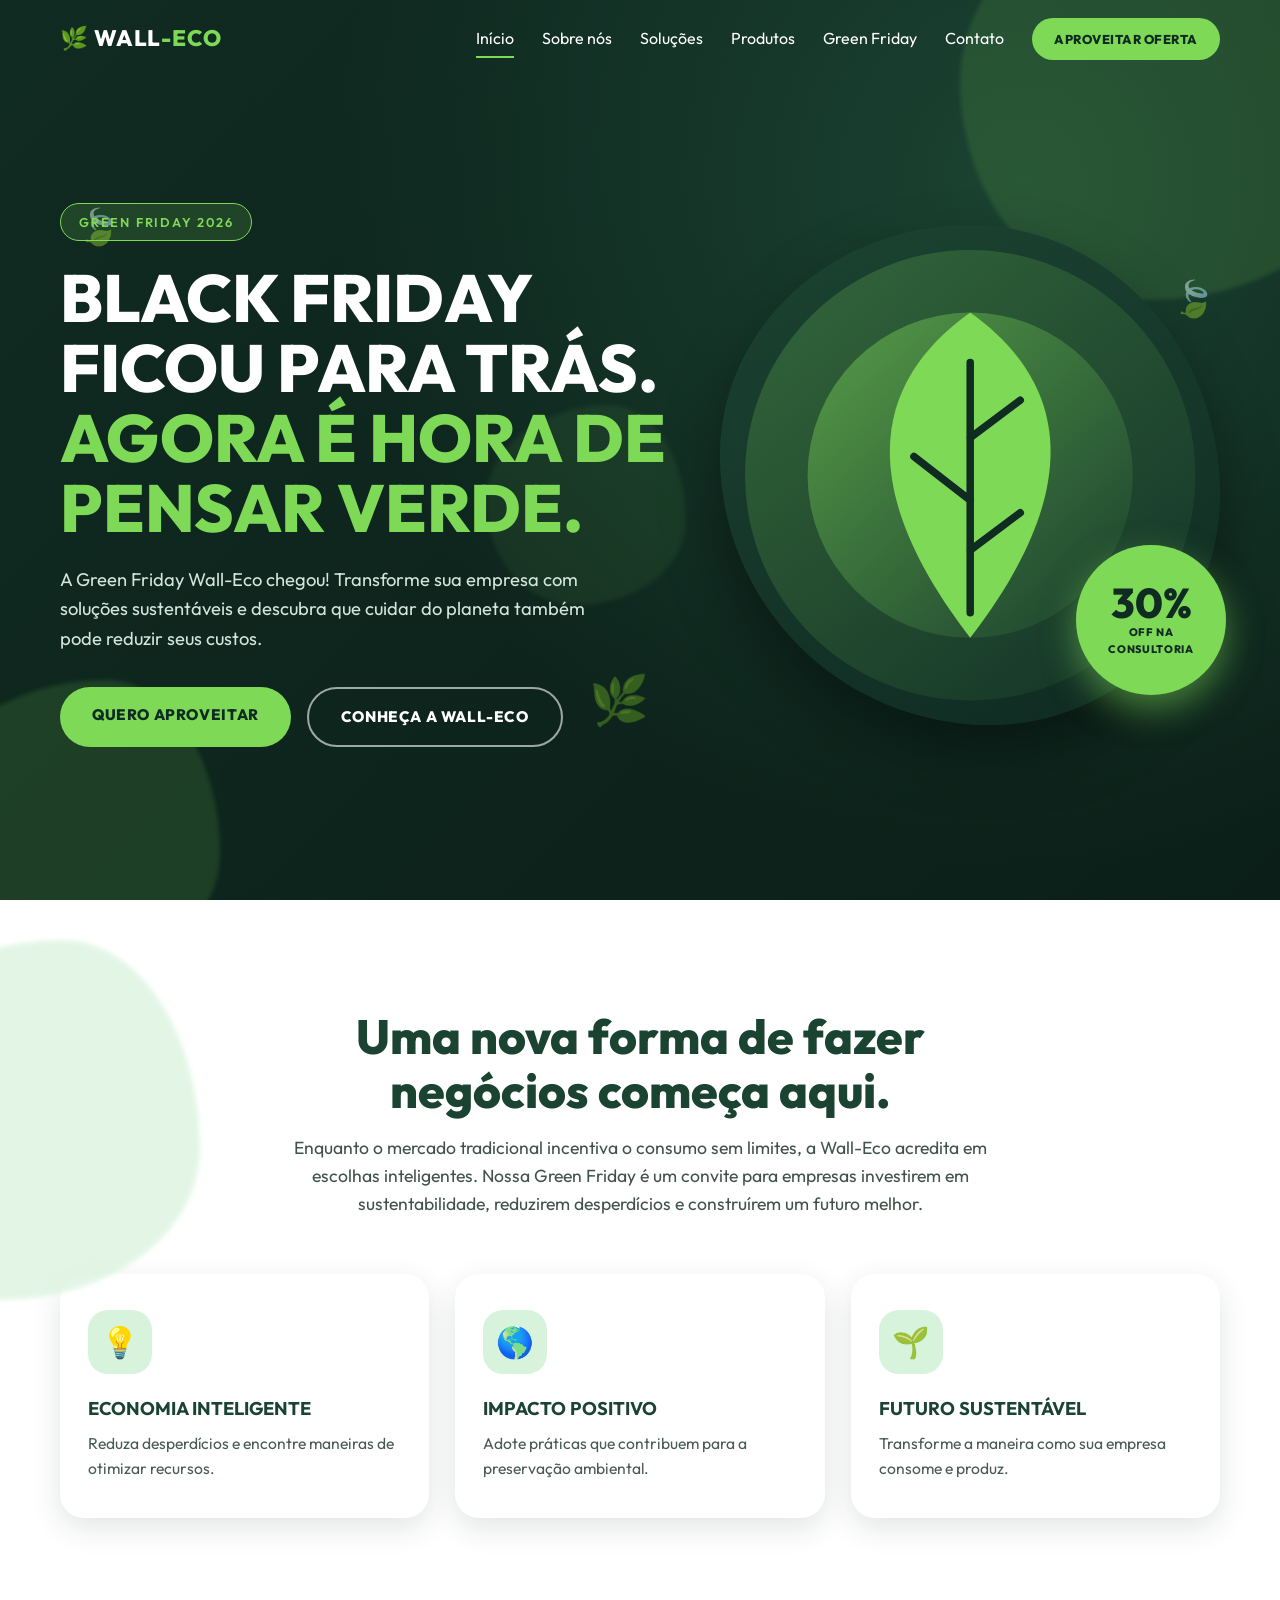
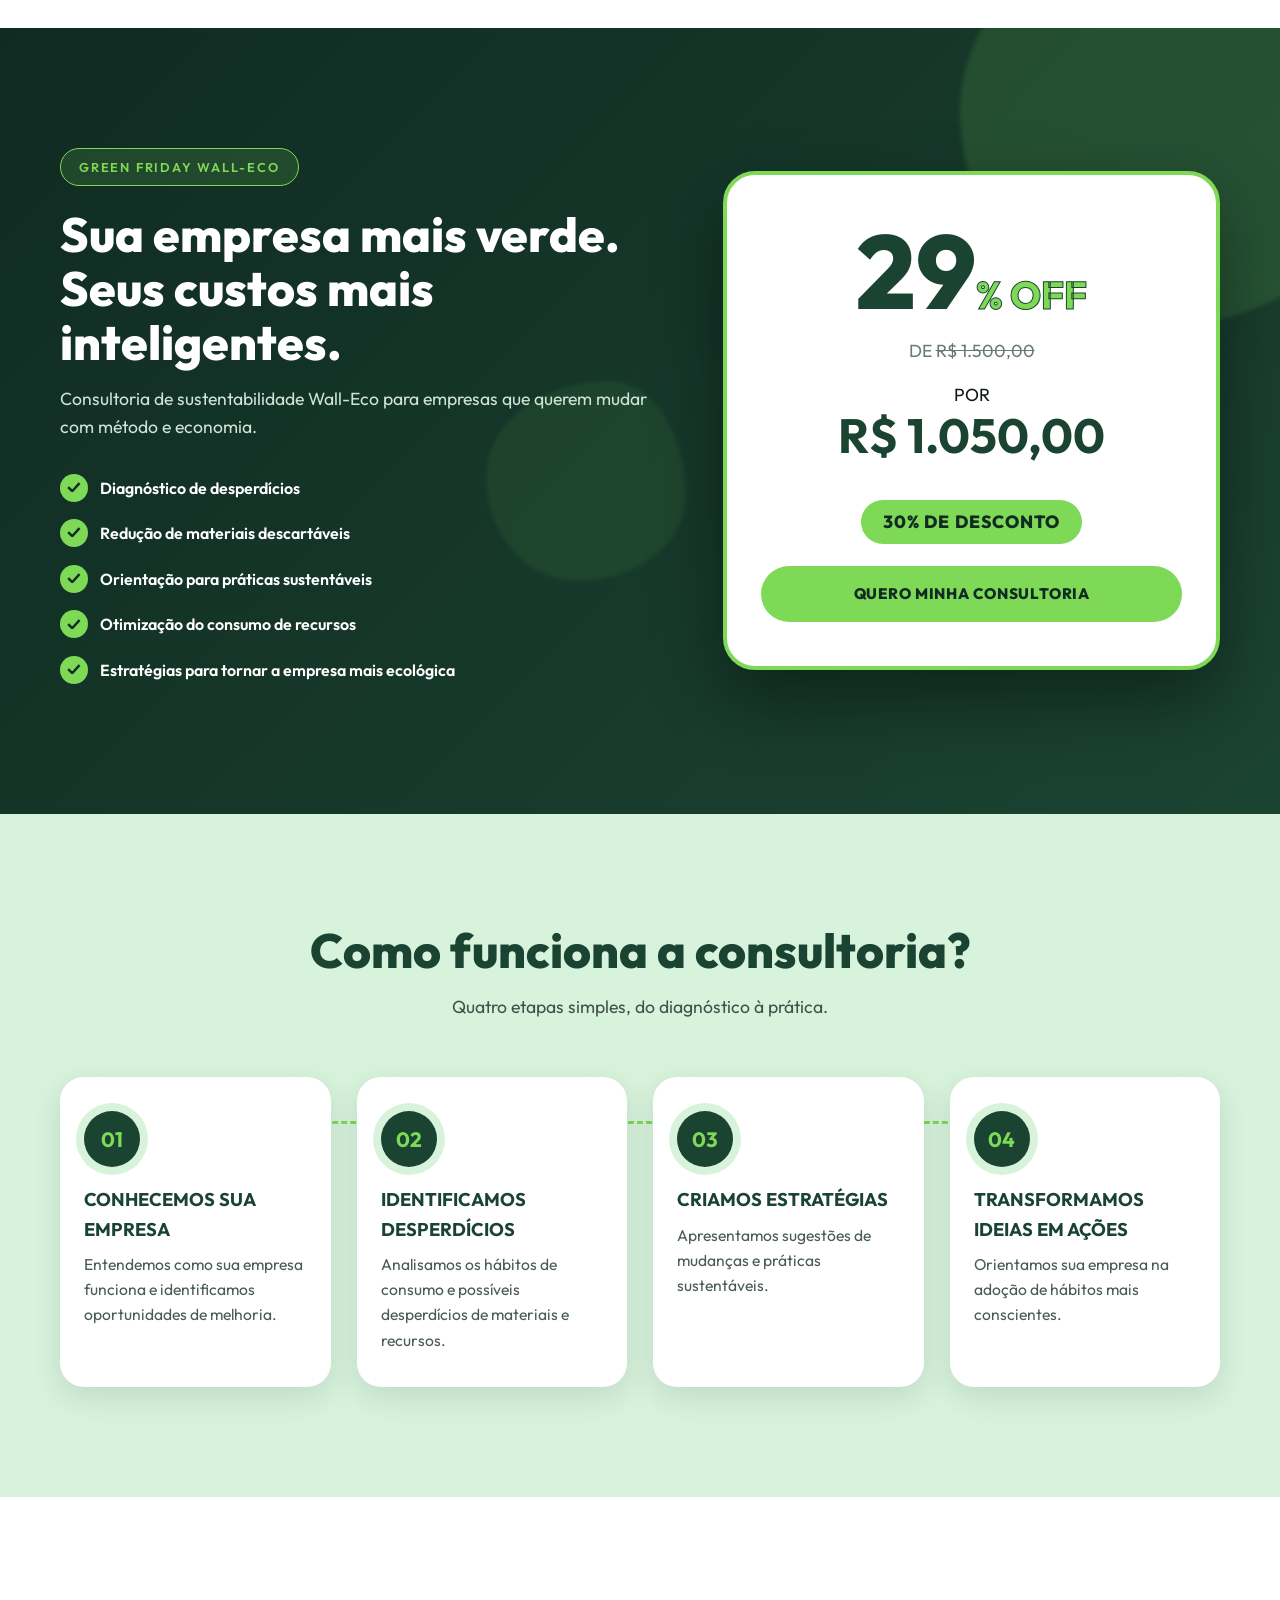
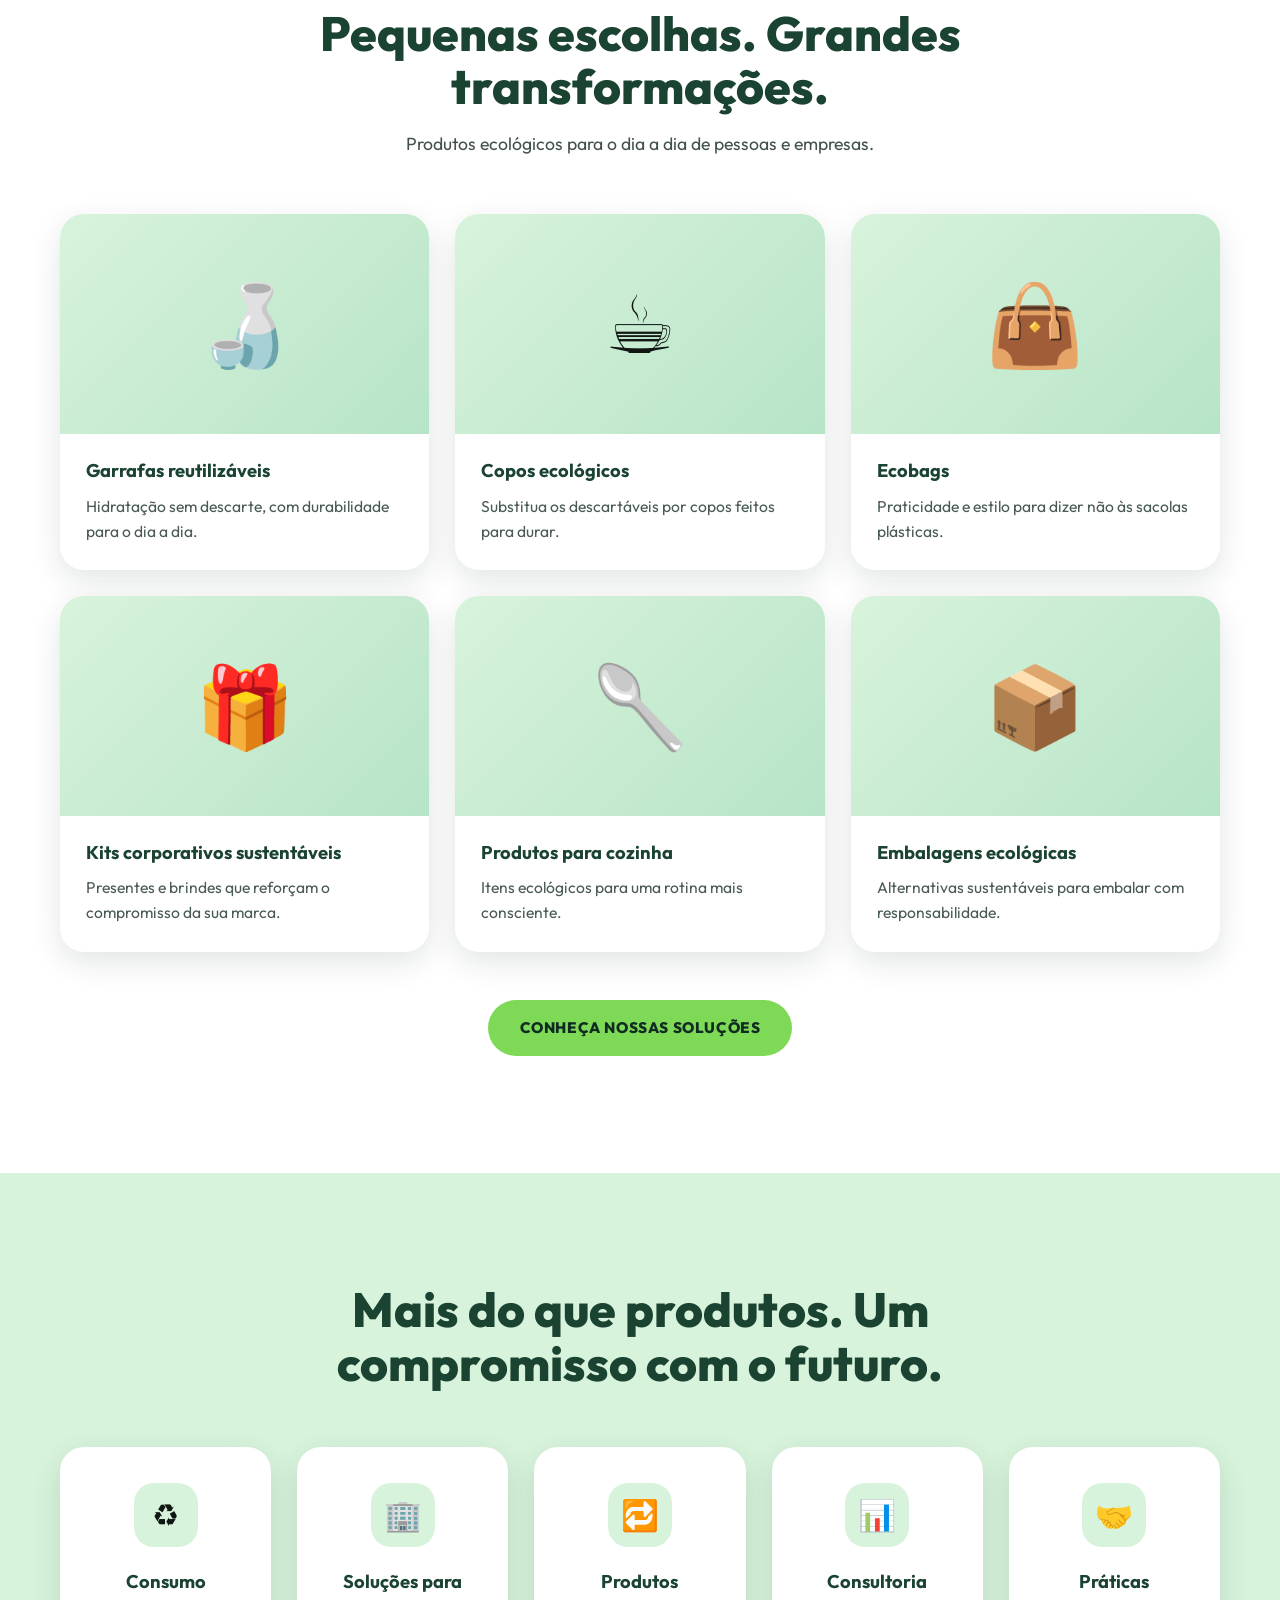
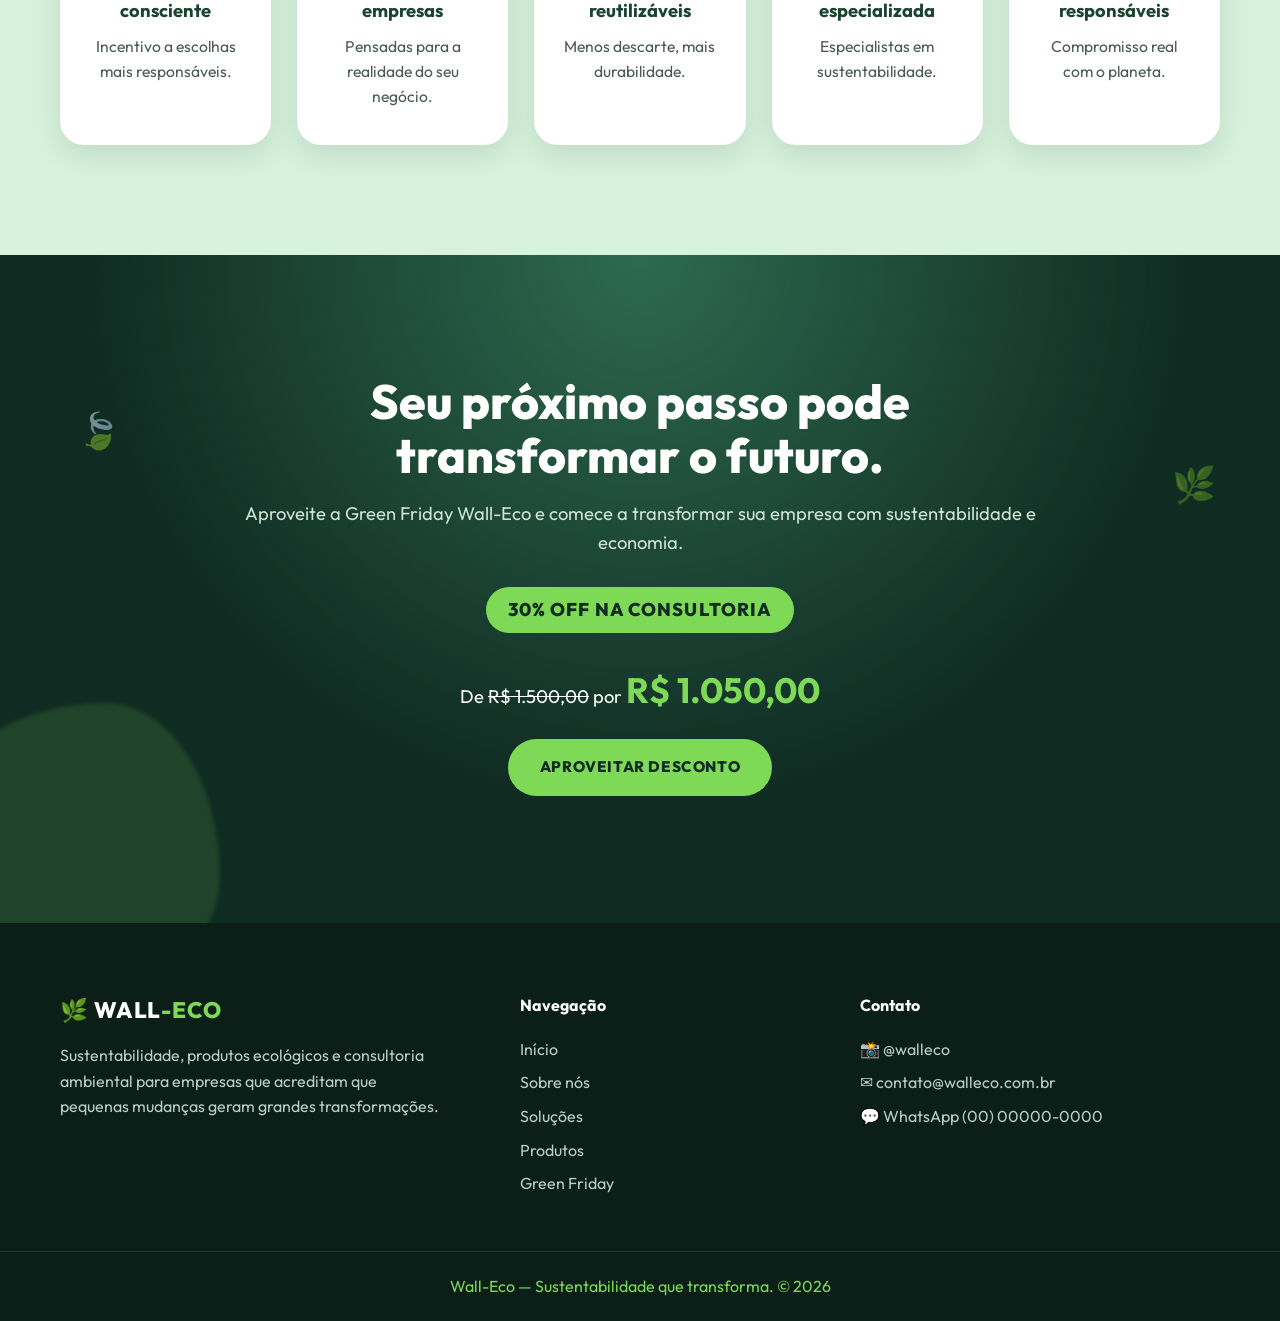
==== wal-eco/index.html @ 1b969996 "Add files via upload" ====
<!DOCTYPE html>
<html lang="pt-BR">
<head>
<meta charset="UTF-8">
<meta name="viewport" content="width=device-width, initial-scale=1">
<title>Green Friday — WALL-ECO | 30% OFF na Consultoria de Sustentabilidade</title>
<meta name="description" content="Green Friday Wall-Eco: 30% de desconto na consultoria de sustentabilidade para empresas.">
<link rel="preconnect" href="https://fonts.googleapis.com">
<link rel="preconnect" href="https://fonts.gstatic.com" crossorigin>
<link href="https://fonts.googleapis.com/css2?family=Outfit:wght@300;400;600;800&display=swap" rel="stylesheet">
<link rel="stylesheet" href="css/style.css">
</head>
<body>

<!-- ============ 1. MENU ============ -->
<header class="nav" id="nav">
  <div class="container nav__in">
    <a href="#inicio" class="logo">🌿 WALL<span>-ECO</span></a>
    <nav class="menu" id="menu">
      <a href="#inicio">Início</a>
      <a href="#sobre">Sobre nós</a>
      <a href="#solucoes">Soluções</a>
      <a href="#produtos">Produtos</a>
      <a href="#oferta">Green Friday</a>
      <a href="#contato">Contato</a>
      <a href="#oferta" class="btn btn--sm menu__cta">APROVEITAR OFERTA</a>
    </nav>
    <button class="burger" id="burger" aria-label="Abrir menu" aria-expanded="false"><span></span><span></span><span></span></button>
  </div>
</header>

<main>
<!-- ============ 2. HERO ============ -->
<section class="hero" id="inicio">
  <span class="blob b1"></span><span class="blob b2"></span><span class="blob b3"></span>
  <span class="leaf l1">🍃</span><span class="leaf l2">🌿</span><span class="leaf l3">🍃</span>
  <div class="container hero__in">
    <div class="hero__text reveal">
      <span class="tag">GREEN FRIDAY 2026</span>
      <h1>Black Friday ficou para trás. <em>Agora é hora de pensar verde.</em></h1>
      <p>A Green Friday Wall-Eco chegou! Transforme sua empresa com soluções sustentáveis e descubra que cuidar do planeta também pode reduzir seus custos.</p>
      <div class="hero__btns">
        <a href="#oferta" class="btn">QUERO APROVEITAR</a>
        <a href="#sobre" class="btn btn--ghost">CONHEÇA A WALL-ECO</a>
      </div>
    </div>
    <div class="hero__art reveal d2">
      <div class="art" data-img="hero.jpg">
        <svg viewBox="0 0 400 400" aria-hidden="true">
          <defs><linearGradient id="g" x1="0" y1="0" x2="1" y2="1"><stop offset="0" stop-color="#7ED957"/><stop offset="1" stop-color="#1B4332"/></linearGradient></defs>
          <circle cx="200" cy="200" r="180" fill="url(#g)" opacity=".25"/>
          <circle cx="200" cy="200" r="130" fill="url(#g)" opacity=".5"/>
          <path d="M200 70c70 50 100 130 0 260C100 200 130 120 200 70z" fill="#7ED957"/>
          <path d="M200 110v200M200 170l40-30M200 220l-45-35M200 260l40-30" stroke="#102B22" stroke-width="6" stroke-linecap="round" fill="none"/>
        </svg>
      </div>
      <div class="seal"><b>30%</b><small>OFF NA<br>CONSULTORIA</small></div>
    </div>
  </div>
</section>

<!-- ============ 3. GREEN FRIDAY ============ -->
<section class="sec" id="sobre">
  <span class="blob b4"></span>
  <div class="container">
    <div class="head reveal">
      <h2>Uma nova forma de fazer negócios começa aqui.</h2>
      <p>Enquanto o mercado tradicional incentiva o consumo sem limites, a Wall-Eco acredita em escolhas inteligentes. Nossa Green Friday é um convite para empresas investirem em sustentabilidade, reduzirem desperdícios e construírem um futuro melhor.</p>
    </div>
    <div class="grid g3">
      <article class="card reveal"><i>💡</i><h3>ECONOMIA INTELIGENTE</h3><p>Reduza desperdícios e encontre maneiras de otimizar recursos.</p></article>
      <article class="card reveal d2"><i>🌎</i><h3>IMPACTO POSITIVO</h3><p>Adote práticas que contribuem para a preservação ambiental.</p></article>
      <article class="card reveal d3"><i>🌱</i><h3>FUTURO SUSTENTÁVEL</h3><p>Transforme a maneira como sua empresa consome e produz.</p></article>
    </div>
  </div>
</section>

<!-- ============ 4. OFERTA ============ -->
<section class="offer" id="oferta">
  <span class="blob b1"></span><span class="blob b3"></span>
  <div class="container offer__in">
    <div class="reveal">
      <span class="tag">GREEN FRIDAY WALL-ECO</span>
      <h2>Sua empresa mais verde. Seus custos mais inteligentes.</h2>
      <p>Consultoria de sustentabilidade Wall-Eco para empresas que querem mudar com método e economia.</p>
      <ul class="checks">
        <li>Diagnóstico de desperdícios</li>
        <li>Redução de materiais descartáveis</li>
        <li>Orientação para práticas sustentáveis</li>
        <li>Otimização do consumo de recursos</li>
        <li>Estratégias para tornar a empresa mais ecológica</li>
      </ul>
    </div>
    <div class="price reveal d2">
      <div class="big"><span class="count" data-count="30">0</span><small>% OFF</small></div>
      <p class="from">DE <s>R$ 1.500,00</s></p>
      <p class="to">POR <strong>R$ 1.050,00</strong></p>
      <p class="pill">30% DE DESCONTO</p>
      <a href="#contato" class="btn btn--block" data-wa="Olá! Quero minha consultoria Green Friday Wall-Eco (30% OFF).">QUERO MINHA CONSULTORIA</a>
    </div>
  </div>
</section>

<!-- ============ 5. COMO FUNCIONA ============ -->
<section class="sec sec--light" id="solucoes">
  <div class="container">
    <div class="head reveal"><h2>Como funciona a consultoria?</h2><p>Quatro etapas simples, do diagnóstico à prática.</p></div>
    <div class="steps">
      <div class="step reveal"><b>01</b><h3>CONHECEMOS SUA EMPRESA</h3><p>Entendemos como sua empresa funciona e identificamos oportunidades de melhoria.</p></div>
      <div class="step reveal d2"><b>02</b><h3>IDENTIFICAMOS DESPERDÍCIOS</h3><p>Analisamos os hábitos de consumo e possíveis desperdícios de materiais e recursos.</p></div>
      <div class="step reveal d3"><b>03</b><h3>CRIAMOS ESTRATÉGIAS</h3><p>Apresentamos sugestões de mudanças e práticas sustentáveis.</p></div>
      <div class="step reveal d4"><b>04</b><h3>TRANSFORMAMOS IDEIAS EM AÇÕES</h3><p>Orientamos sua empresa na adoção de hábitos mais conscientes.</p></div>
    </div>
  </div>
</section>

<!-- ============ 6. PRODUTOS ============ -->
<section class="sec" id="produtos">
  <div class="container">
    <div class="head reveal"><h2>Pequenas escolhas. Grandes transformações.</h2><p>Produtos ecológicos para o dia a dia de pessoas e empresas.</p></div>
    <div class="grid g3">
      <article class="prod reveal"><div class="ph" data-img="garrafas.jpg"><span>🍶</span></div><h3>Garrafas reutilizáveis</h3><p>Hidratação sem descarte, com durabilidade para o dia a dia.</p></article>
      <article class="prod reveal d2"><div class="ph" data-img="copos.jpg"><span>☕</span></div><h3>Copos ecológicos</h3><p>Substitua os descartáveis por copos feitos para durar.</p></article>
      <article class="prod reveal d3"><div class="ph" data-img="ecobags.jpg"><span>👜</span></div><h3>Ecobags</h3><p>Praticidade e estilo para dizer não às sacolas plásticas.</p></article>
      <article class="prod reveal"><div class="ph" data-img="kits.jpg"><span>🎁</span></div><h3>Kits corporativos sustentáveis</h3><p>Presentes e brindes que reforçam o compromisso da sua marca.</p></article>
      <article class="prod reveal d2"><div class="ph" data-img="cozinha.jpg"><span>🥄</span></div><h3>Produtos para cozinha</h3><p>Itens ecológicos para uma rotina mais consciente.</p></article>
      <article class="prod reveal d3"><div class="ph" data-img="embalagens.jpg"><span>📦</span></div><h3>Embalagens ecológicas</h3><p>Alternativas sustentáveis para embalar com responsabilidade.</p></article>
    </div>
    <p class="center reveal"><a href="#contato" class="btn" data-wa="Olá! Quero conhecer as soluções e produtos da Wall-Eco.">CONHEÇA NOSSAS SOLUÇÕES</a></p>
  </div>
</section>

<!-- ============ 7. DIFERENCIAIS ============ -->
<section class="sec sec--light">
  <div class="container">
    <div class="head reveal"><h2>Mais do que produtos. Um compromisso com o futuro.</h2></div>
    <div class="grid g5">
      <div class="feat reveal"><i>♻️</i><h3>Consumo consciente</h3><p>Incentivo a escolhas mais responsáveis.</p></div>
      <div class="feat reveal d2"><i>🏢</i><h3>Soluções para empresas</h3><p>Pensadas para a realidade do seu negócio.</p></div>
      <div class="feat reveal d3"><i>🔁</i><h3>Produtos reutilizáveis</h3><p>Menos descarte, mais durabilidade.</p></div>
      <div class="feat reveal d4"><i>📊</i><h3>Consultoria especializada</h3><p>Especialistas em sustentabilidade.</p></div>
      <div class="feat reveal d5"><i>🤝</i><h3>Práticas responsáveis</h3><p>Compromisso real com o planeta.</p></div>
    </div>
  </div>
</section>

<!-- ============ 8. CHAMADA FINAL ============ -->
<section class="final">
  <span class="blob b2"></span><span class="leaf l1">🍃</span><span class="leaf l3">🌿</span>
  <div class="container reveal">
    <h2>Seu próximo passo pode transformar o futuro.</h2>
    <p>Aproveite a Green Friday Wall-Eco e comece a transformar sua empresa com sustentabilidade e economia.</p>
    <p class="pill">30% OFF NA CONSULTORIA</p>
    <p class="to">De <s>R$ 1.500,00</s> por <strong>R$ 1.050,00</strong></p>
    <a href="#contato" class="btn" data-wa="Olá! Quero aproveitar o desconto da Green Friday Wall-Eco.">APROVEITAR DESCONTO</a>
  </div>
</section>
</main>

<!-- ============ 9. RODAPÉ / CONTATO ============ -->
<footer class="foot" id="contato">
  <div class="container foot__in">
    <div>
      <a href="#inicio" class="logo">🌿 WALL<span>-ECO</span></a>
      <p>Sustentabilidade, produtos ecológicos e consultoria ambiental para empresas que acreditam que pequenas mudanças geram grandes transformações.</p>
    </div>
    <div>
      <h4>Navegação</h4>
      <a href="#inicio">Início</a><a href="#sobre">Sobre nós</a><a href="#solucoes">Soluções</a><a href="#produtos">Produtos</a><a href="#oferta">Green Friday</a>
    </div>
    <div>
      <h4>Contato</h4>
      <!-- EDITE AQUI: dados de contato (placeholders) -->
      <a href="https://instagram.com/walleco" target="_blank" rel="noopener">📸 @walleco</a>
      <a href="mailto:contato@walleco.com.br">✉️ contato@walleco.com.br</a>
      <a href="https://wa.me/5500000000000" target="_blank" rel="noopener" data-wa="Olá! Gostaria de falar com a Wall-Eco.">💬 WhatsApp (00) 00000-0000</a>
    </div>
  </div>
  <p class="foot__end">Wall-Eco — Sustentabilidade que transforma. © <span id="year">2026</span></p>
</footer>

<script src="js/script.js"></script>
</body>
</html>
---- wal-eco/css/style.css ----
/* =========================================================
   WALL-ECO — Green Friday | style.css
   ========================================================= */

/* ---------- Variáveis ---------- */
:root{
  --dark:#102B22; --green:#1B4332; --vivid:#7ED957; --light:#D8F3DC;
  --white:#fff; --ink:#101713;
  --radius:24px; --shadow:0 10px 30px rgba(16,43,34,.12);
  --ease:cubic-bezier(.22,.8,.25,1);
}

/* ---------- Reset / base ---------- */
*,*::before,*::after{box-sizing:border-box;margin:0;padding:0}
html{scroll-behavior:smooth;scroll-padding-top:76px}
body{font-family:'Outfit',system-ui,sans-serif;color:var(--ink);background:var(--white);line-height:1.6;overflow-x:hidden}
img,svg{max-width:100%;display:block}
a{color:inherit;text-decoration:none}
ul{list-style:none}
.container{width:min(1160px,92%);margin-inline:auto}
.center{text-align:center;margin-top:48px}

/* ---------- Botões ---------- */
.btn{position:relative;display:inline-block;padding:16px 32px;border-radius:999px;background:var(--vivid);color:var(--dark);
  font-weight:800;letter-spacing:.04em;font-size:.95rem;overflow:hidden;isolation:isolate;
  transition:transform .3s var(--ease),box-shadow .3s var(--ease)}
.btn::before{content:"";position:absolute;inset:0;background:var(--white);transform:translateX(-101%);transition:transform .4s var(--ease);z-index:-1}
.btn:hover{transform:translateY(-3px);box-shadow:0 12px 28px rgba(126,217,87,.45)}
.btn:hover::before{transform:translateX(0)}
.btn--ghost{background:transparent;color:var(--white);border:2px solid rgba(255,255,255,.6)}
.btn--ghost::before{background:var(--vivid)}
.btn--ghost:hover{color:var(--dark);border-color:var(--vivid)}
.btn--sm{padding:11px 22px;font-size:.8rem}
.btn--block{display:block;text-align:center;width:100%}

/* ---------- Menu ---------- */
.nav{position:fixed;inset:0 0 auto 0;z-index:100;padding:18px 0;transition:background .4s,padding .4s,box-shadow .4s}
.nav.scrolled{background:rgba(16,43,34,.92);backdrop-filter:blur(12px);padding:10px 0;box-shadow:0 6px 24px rgba(0,0,0,.2)}
.nav__in{display:flex;align-items:center;justify-content:space-between}
.logo{font-weight:800;font-size:1.4rem;color:var(--white);letter-spacing:.04em}
.logo span{color:var(--vivid)}
.menu{display:flex;align-items:center;gap:28px;color:var(--white);font-weight:400}
.menu a:not(.btn){position:relative;padding:4px 0}
.menu a:not(.btn)::after{content:"";position:absolute;left:0;bottom:-2px;height:2px;width:0;background:var(--vivid);transition:width .3s var(--ease)}
.menu a:not(.btn):hover::after,.menu a.active::after{width:100%}
.menu .btn{color:var(--dark)}
.burger{display:none;background:none;border:0;cursor:pointer;width:32px;height:24px;position:relative}
.burger span{position:absolute;left:0;width:100%;height:3px;border-radius:3px;background:var(--white);transition:.35s var(--ease)}
.burger span:nth-child(1){top:0}.burger span:nth-child(2){top:10px}.burger span:nth-child(3){top:20px}
.burger.open span:nth-child(1){top:10px;transform:rotate(45deg)}
.burger.open span:nth-child(2){opacity:0}
.burger.open span:nth-child(3){top:10px;transform:rotate(-45deg)}

/* ---------- Elementos orgânicos flutuantes ---------- */
.blob{position:absolute;border-radius:62% 38% 55% 45%/48% 58% 42% 52%;background:var(--vivid);opacity:.14;filter:blur(2px);animation:morph 14s ease-in-out infinite;pointer-events:none}
.b1{width:420px;height:420px;top:-120px;right:-100px}
.b2{width:300px;height:300px;bottom:-80px;left:-80px;animation-delay:-5s}
.b3{width:200px;height:200px;top:45%;left:38%;animation-delay:-9s;opacity:.08}
.b4{width:360px;height:360px;top:40px;left:-160px;background:var(--light);opacity:.7}
.leaf{position:absolute;font-size:2.2rem;opacity:.5;animation:float 7s ease-in-out infinite;pointer-events:none}
.l1{top:22%;left:6%}.l2{bottom:18%;left:46%;animation-delay:-2s;font-size:3rem}.l3{top:30%;right:5%;animation-delay:-4s}
@keyframes morph{0%,100%{border-radius:62% 38% 55% 45%/48% 58% 42% 52%;transform:rotate(0)}50%{border-radius:40% 60% 42% 58%/60% 40% 60% 40%;transform:rotate(25deg) scale(1.08)}}
@keyframes float{0%,100%{transform:translateY(0) rotate(0)}50%{transform:translateY(-24px) rotate(14deg)}}

/* ---------- Hero ---------- */
.hero{position:relative;min-height:100vh;display:flex;align-items:center;padding:130px 0 80px;color:var(--white);overflow:hidden;
  background:radial-gradient(circle at 80% 20%,#1B4332 0,transparent 55%),linear-gradient(135deg,var(--dark),#0b1f18)}
.hero__in{position:relative;display:grid;grid-template-columns:1.1fr .9fr;gap:48px;align-items:center}
.tag{display:inline-block;padding:8px 18px;border-radius:999px;background:rgba(126,217,87,.15);border:1px solid var(--vivid);color:var(--vivid);font-weight:600;letter-spacing:.14em;font-size:.8rem;margin-bottom:22px}
.hero h1{font-size:clamp(2.2rem,5.2vw,4.3rem);line-height:1.05;font-weight:800;text-transform:uppercase;margin-bottom:22px}
.hero h1 em{font-style:normal;color:var(--vivid)}
.hero p{font-size:1.15rem;color:#d4e6dc;max-width:560px}
.hero__btns{display:flex;flex-wrap:wrap;gap:16px;margin-top:34px}
.hero__art{position:relative}
.art{border-radius:50% 50% 46% 54%/46% 54% 46% 54%;overflow:hidden;background:linear-gradient(160deg,#1B4332,#102B22);box-shadow:0 30px 60px rgba(0,0,0,.4);animation:morph 16s ease-in-out infinite;aspect-ratio:1}
.art svg,.art img{width:100%;height:100%;object-fit:cover}
.seal{position:absolute;right:-6px;bottom:6%;width:150px;height:150px;border-radius:50%;background:var(--vivid);color:var(--dark);display:grid;place-content:center;text-align:center;
  box-shadow:0 14px 34px rgba(126,217,87,.5);animation:pulse 3s ease-in-out infinite}
.seal b{font-size:2.6rem;line-height:1;font-weight:800}.seal small{font-weight:800;font-size:.68rem;letter-spacing:.06em}
@keyframes pulse{0%,100%{transform:scale(1) rotate(-6deg)}50%{transform:scale(1.07) rotate(4deg)}}

/* ---------- Seções ---------- */
.sec{position:relative;padding:110px 0;overflow:hidden}
.sec--light{background:var(--light)}
.head{max-width:760px;margin:0 auto 56px;text-align:center}
.head h2,.offer h2,.final h2{font-size:clamp(1.9rem,4vw,3rem);line-height:1.12;font-weight:800;color:var(--green)}
.head p{margin-top:16px;font-size:1.1rem;color:#41524a}
.grid{display:grid;gap:26px}
.g3{grid-template-columns:repeat(3,1fr)}
.g5{grid-template-columns:repeat(5,1fr)}

/* Cards */
.card,.feat,.step,.prod{background:var(--white);border-radius:var(--radius);box-shadow:var(--shadow);transition:transform .4s var(--ease),box-shadow .4s var(--ease)}
.card,.feat{padding:36px 28px}
.card:hover,.feat:hover,.step:hover,.prod:hover{transform:translateY(-10px) scale(1.025);box-shadow:0 26px 50px rgba(16,43,34,.22)}
.card i,.feat i{display:grid;place-content:center;width:64px;height:64px;border-radius:20px;background:var(--light);font-style:normal;font-size:1.9rem;margin-bottom:20px;transition:.4s var(--ease)}
.card:hover i,.feat:hover i{background:var(--vivid);transform:rotate(-8deg)}
.card h3,.feat h3,.step h3,.prod h3{color:var(--green);font-size:1.15rem;margin-bottom:8px}
.card p,.feat p,.step p,.prod p{color:#4a5b53;font-size:.98rem}
.feat{text-align:center}.feat i{margin-inline:auto}

/* Oferta */
.offer{position:relative;overflow:hidden;padding:120px 0;color:var(--white);background:linear-gradient(135deg,var(--dark),var(--green))}
.offer__in{position:relative;display:grid;grid-template-columns:1.1fr .9fr;gap:56px;align-items:center}
.offer h2,.final h2{color:var(--white)}
.offer p{margin:16px 0 24px;color:#cfe3d7;font-size:1.1rem}
.checks li{padding:10px 0 10px 40px;position:relative;font-weight:600}
.checks li::before{content:"✓";position:absolute;left:0;top:8px;width:28px;height:28px;border-radius:50%;background:var(--vivid);color:var(--dark);display:grid;place-content:center;font-weight:800}
.price{background:var(--white);color:var(--ink);border-radius:32px;padding:44px 34px;text-align:center;box-shadow:0 30px 70px rgba(0,0,0,.4);border:4px solid var(--vivid)}
.big{font-weight:800;color:var(--green);line-height:1}
.big .count{font-size:6.5rem}.big small{font-size:2.4rem;color:var(--vivid);-webkit-text-stroke:1px var(--green)}
.from{margin:14px 0 0!important;color:#6a7a72!important}
.to{font-size:1.2rem}.price .to{color:var(--ink)}
.to strong{display:block;font-size:3rem;color:var(--green);line-height:1.1}
.pill{display:inline-block;margin:14px 0 22px!important;padding:8px 22px;border-radius:999px;background:var(--vivid);color:var(--dark)!important;font-weight:800;letter-spacing:.06em}

/* Etapas */
.steps{display:grid;grid-template-columns:repeat(4,1fr);gap:26px;position:relative}
.steps::before{content:"";position:absolute;top:44px;left:8%;right:8%;border-top:3px dashed var(--vivid)}
.step{position:relative;padding:34px 24px}
.step b{display:grid;place-content:center;width:56px;height:56px;border-radius:50%;background:var(--green);color:var(--vivid);font-size:1.3rem;margin-bottom:18px;box-shadow:0 0 0 8px var(--light)}

/* Produtos */
.prod{overflow:hidden;padding-bottom:26px}
.prod h3,.prod p{padding-inline:26px}
.ph{position:relative;height:220px;margin-bottom:22px;display:grid;place-content:center;overflow:hidden;background:linear-gradient(135deg,var(--light),#b7e4c7)}
.ph span{font-size:5rem;transition:transform .5s var(--ease)}
.ph img{position:absolute;inset:0;width:100%;height:100%;object-fit:cover;transition:transform .6s var(--ease)}
.prod:hover .ph span,.prod:hover .ph img{transform:scale(1.18) rotate(4deg)}

/* Chamada final */
.final{position:relative;overflow:hidden;text-align:center;padding:120px 0;color:var(--white);background:radial-gradient(circle at 50% 0,#2d6a4f,transparent 60%),var(--dark)}
.final .container{position:relative;max-width:820px}
.final p{font-size:1.15rem;color:#cfe3d7;margin:16px 0}
.final .to{margin-bottom:28px;color:var(--white)}.final .to strong{display:inline;font-size:2.2rem;color:var(--vivid)}

/* Rodapé */
.foot{background:#0b1f18;color:#b9cfc3;padding-top:70px}
.foot__in{display:grid;grid-template-columns:1.4fr 1fr 1.2fr;gap:40px}
.foot p{margin-top:14px;max-width:380px}
.foot h4{color:var(--white);margin-bottom:14px}
.foot__in div>a:not(.logo){display:block;padding:4px 0;transition:color .3s,transform .3s}
.foot__in div>a:not(.logo):hover{color:var(--vivid);transform:translateX(6px)}
.foot__end{margin:50px 0 0!important;max-width:none!important;padding:22px;text-align:center;border-top:1px solid rgba(255,255,255,.1);color:var(--vivid)}

/* ---------- Scroll reveal ---------- */
.reveal{opacity:0;transform:translateY(40px);transition:opacity .9s var(--ease),transform .9s var(--ease)}
.reveal.show{opacity:1;transform:none}
.d2{transition-delay:.12s}.d3{transition-delay:.24s}.d4{transition-delay:.36s}.d5{transition-delay:.48s}

/* ---------- Responsivo ---------- */
@media(max-width:1000px){
  .g5{grid-template-columns:repeat(3,1fr)}
  .steps{grid-template-columns:repeat(2,1fr)}.steps::before{display:none}
}
@media(max-width:860px){
  .burger{display:block;z-index:120}
  .menu{position:fixed;inset:0 0 0 auto;width:min(320px,80%);flex-direction:column;justify-content:center;gap:26px;background:var(--dark);
    transform:translateX(100%);transition:transform .5s var(--ease);font-size:1.2rem;box-shadow:-20px 0 50px rgba(0,0,0,.4)}
  .menu.open{transform:none}
  .hero__in,.offer__in{grid-template-columns:1fr}
  .hero{padding-top:110px}.hero__art{max-width:380px;margin:20px auto 0}
  .g3{grid-template-columns:1fr 1fr}
  .foot__in{grid-template-columns:1fr}
}
@media(max-width:560px){
  .g3,.g5,.steps{grid-template-columns:1fr}
  .sec,.offer,.final{padding:80px 0}
  .seal{width:120px;height:120px;right:0}.seal b{font-size:2rem}
  .big .count{font-size:5rem}.to strong{font-size:2.4rem}
  .btn{padding:15px 24px;width:100%;text-align:center}
}
@media(prefers-reduced-motion:reduce){
  *{animation:none!important;transition:none!important}.reveal{opacity:1;transform:none}html{scroll-behavior:auto}
}
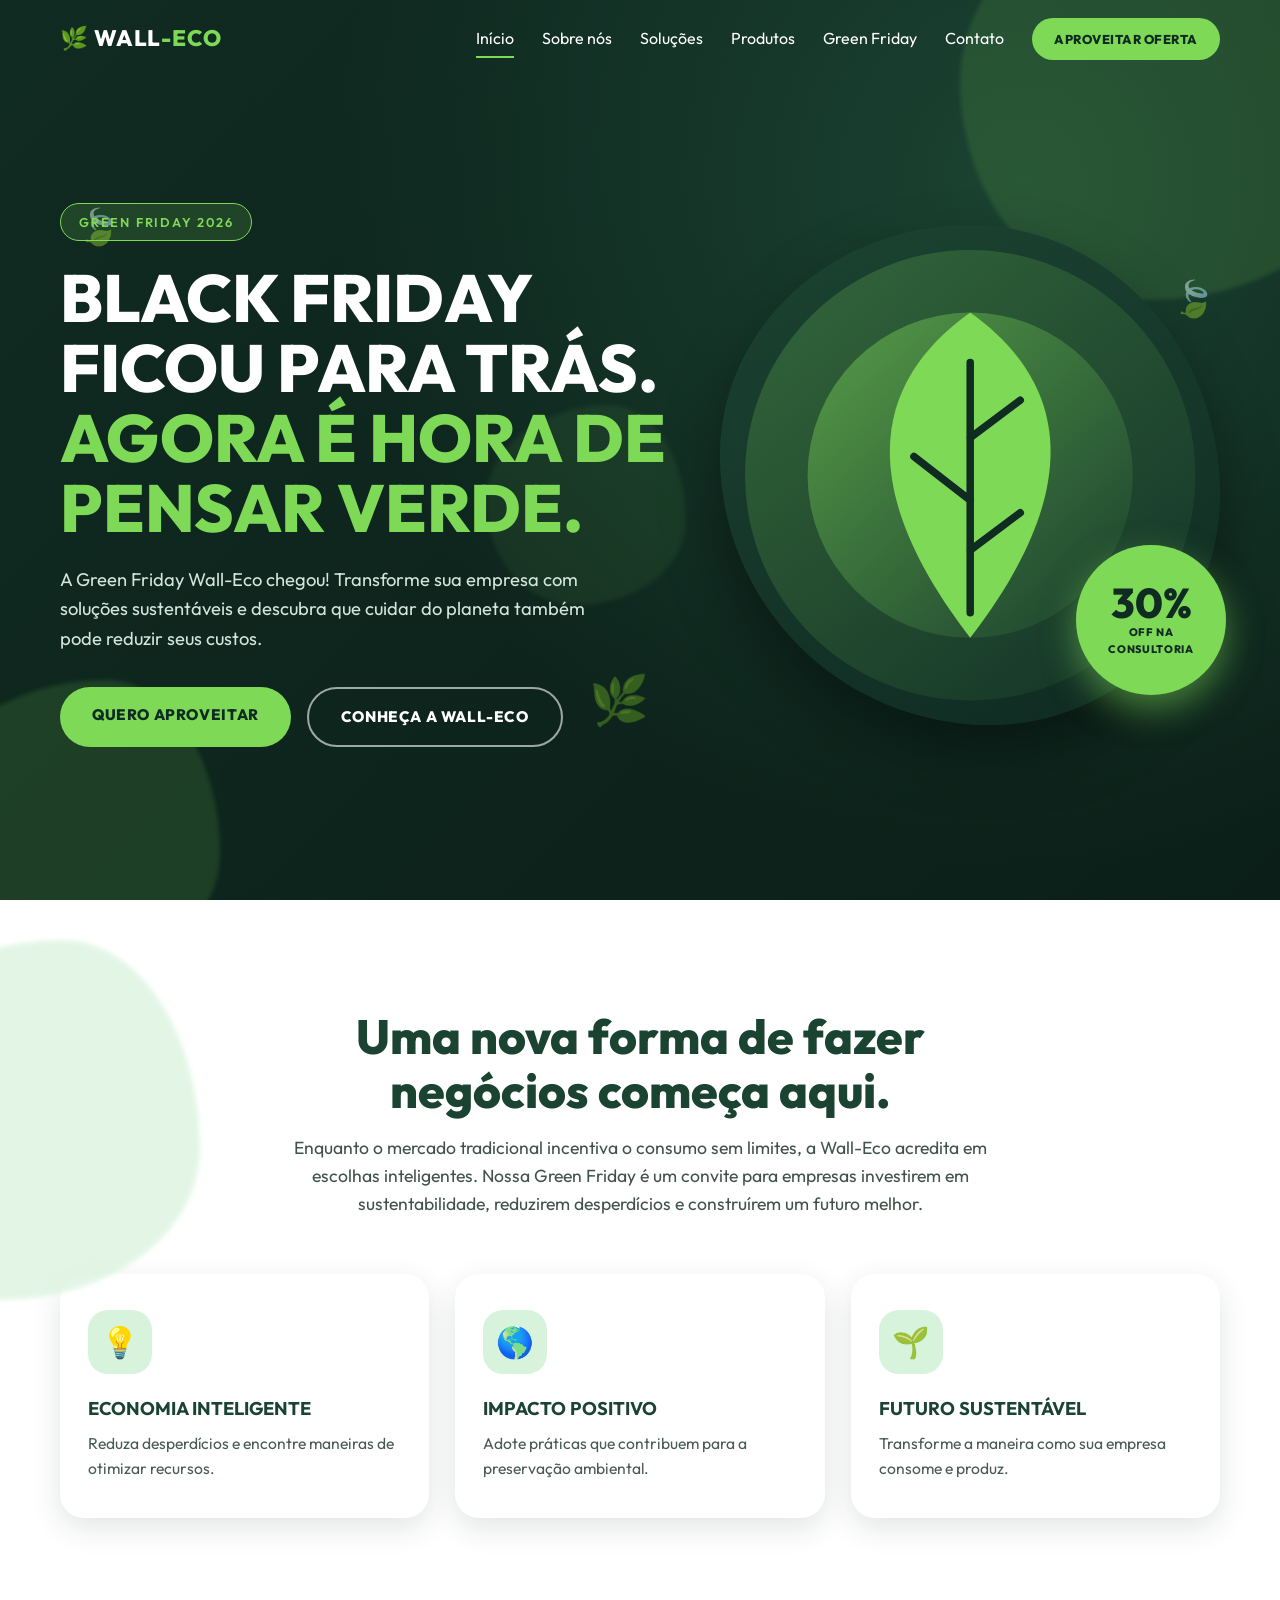
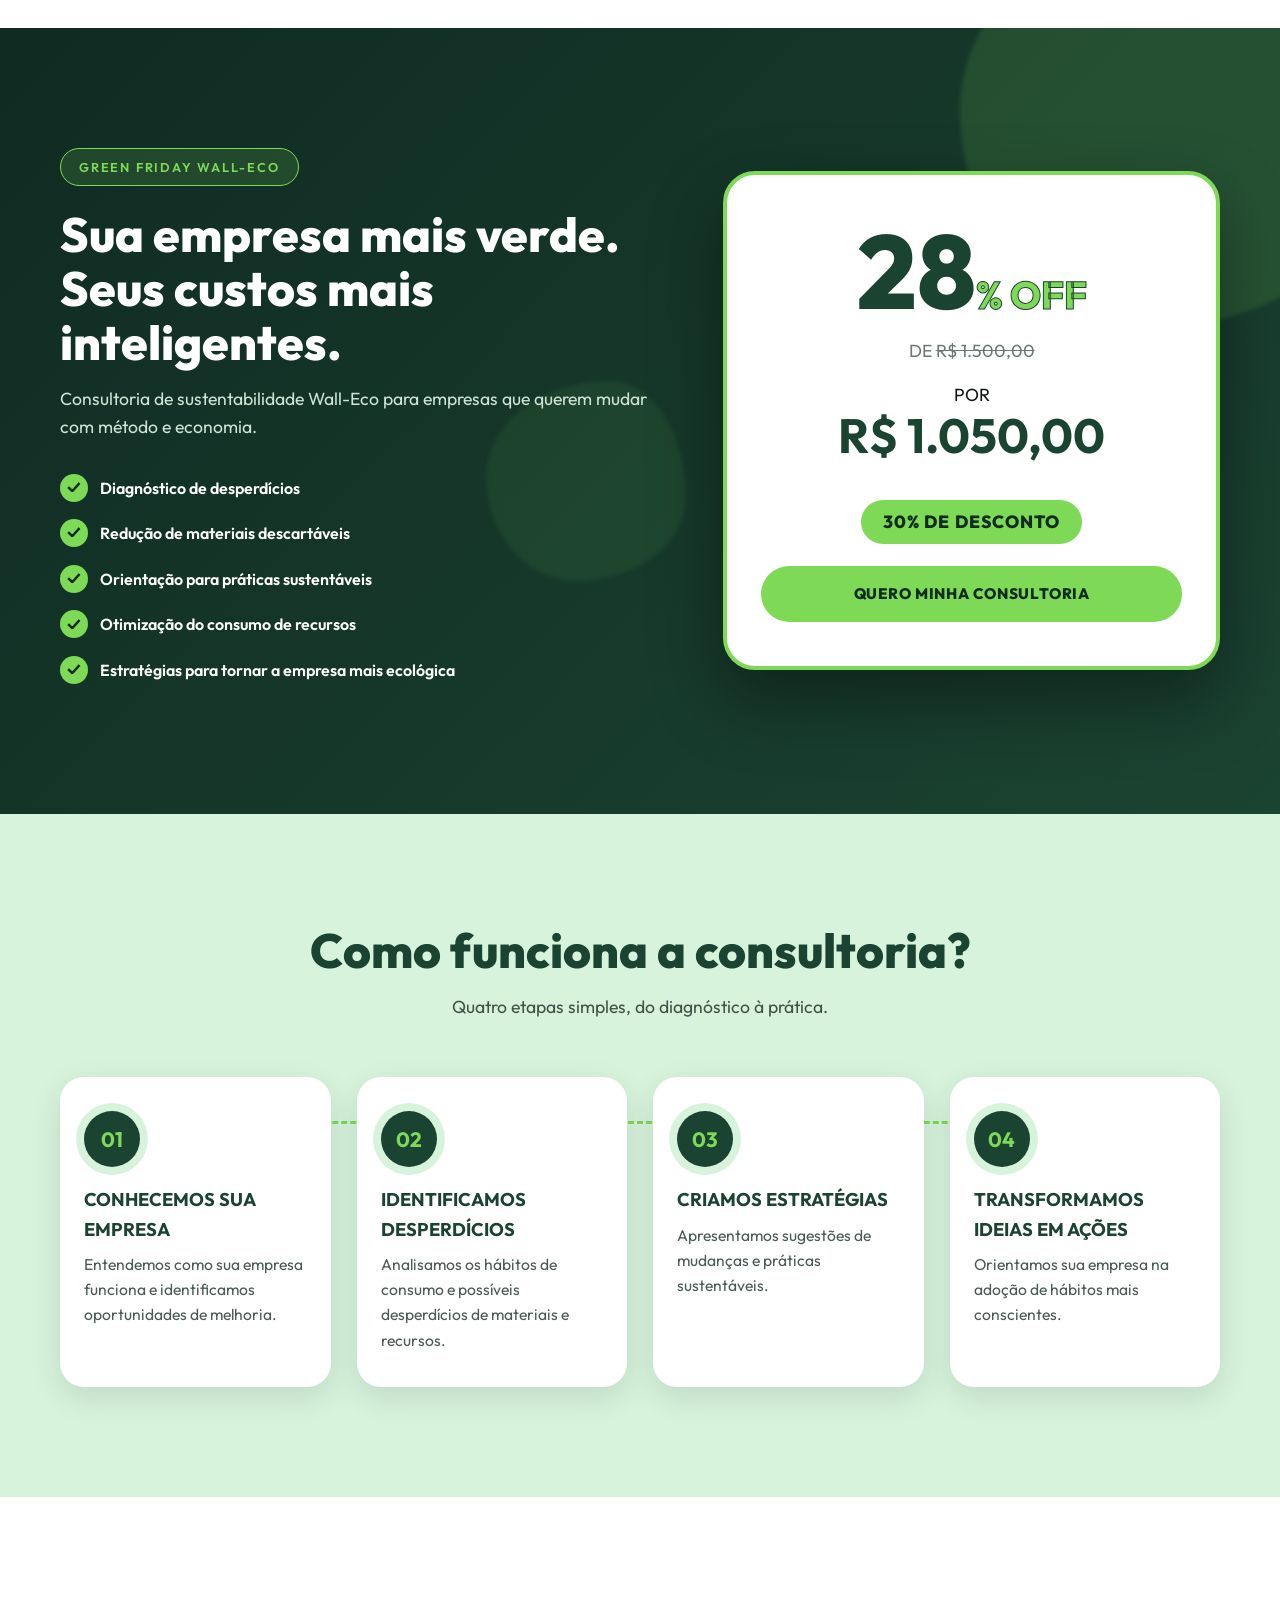
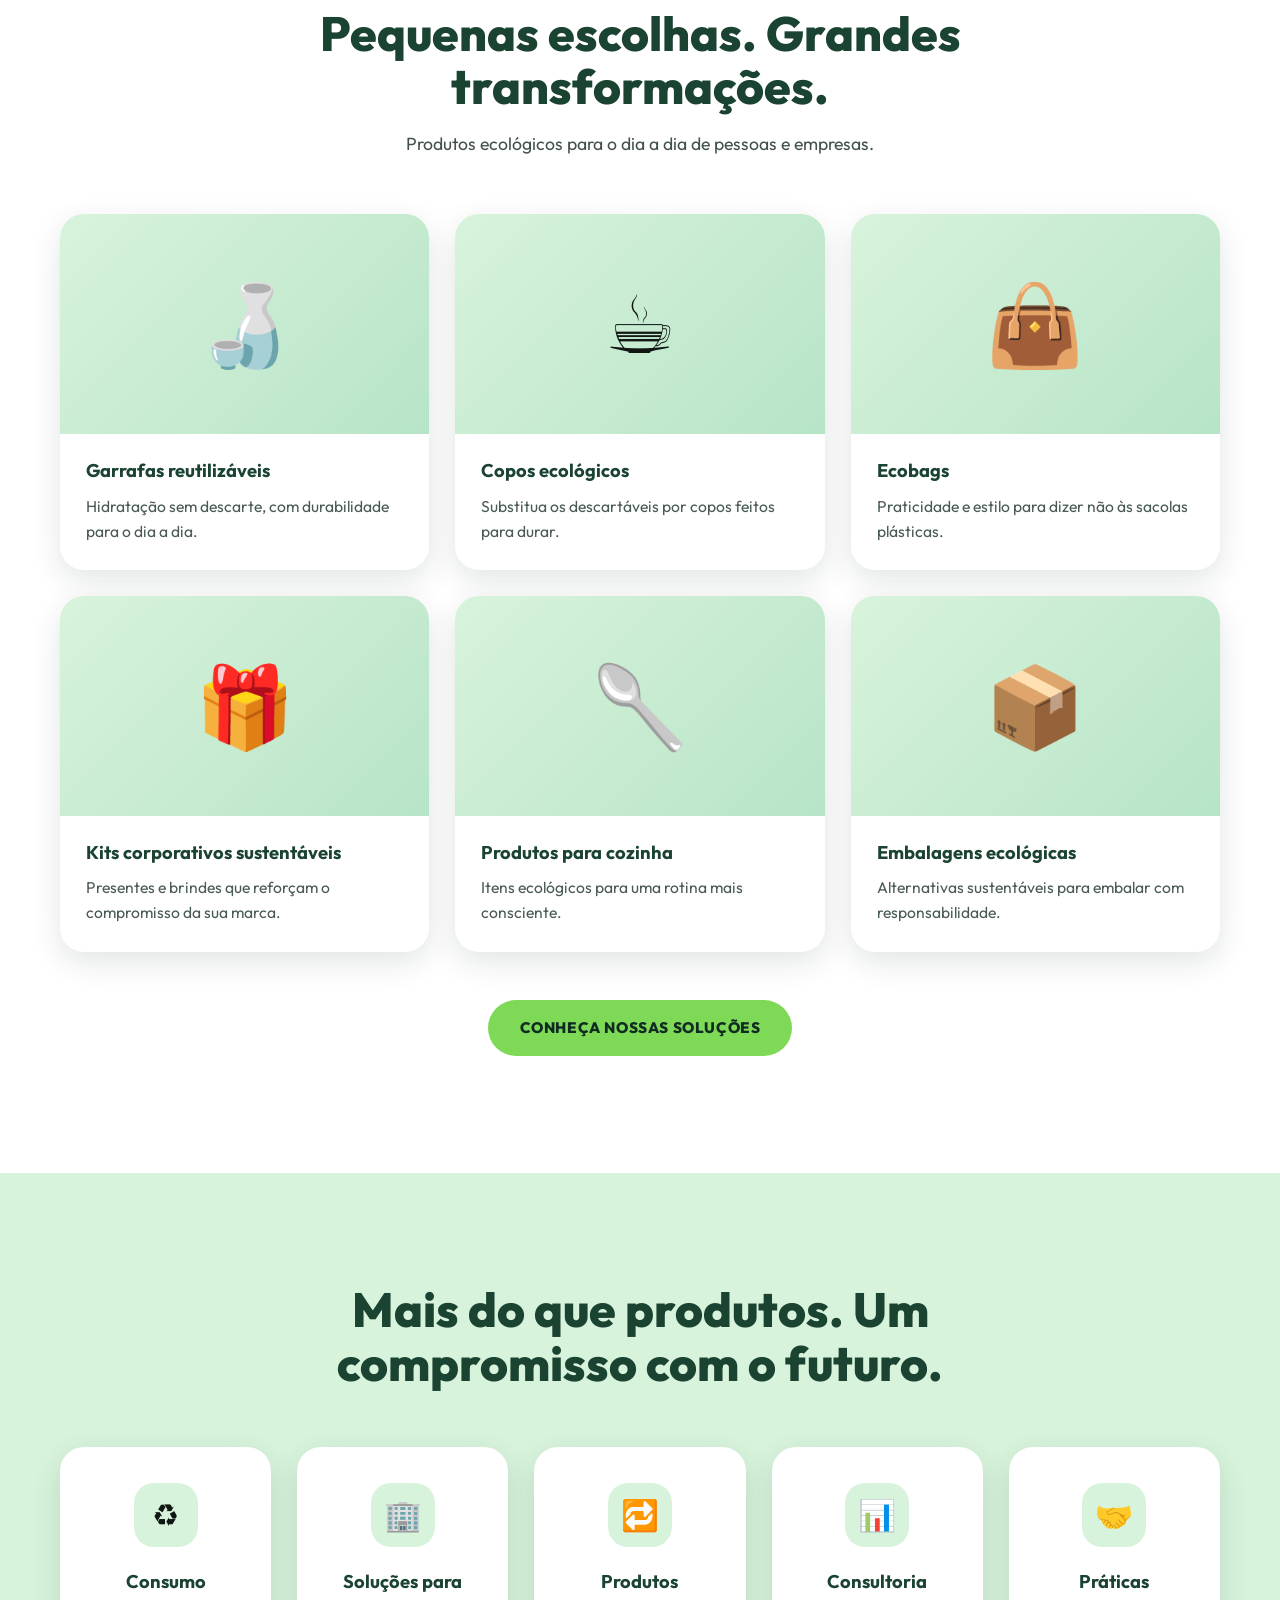
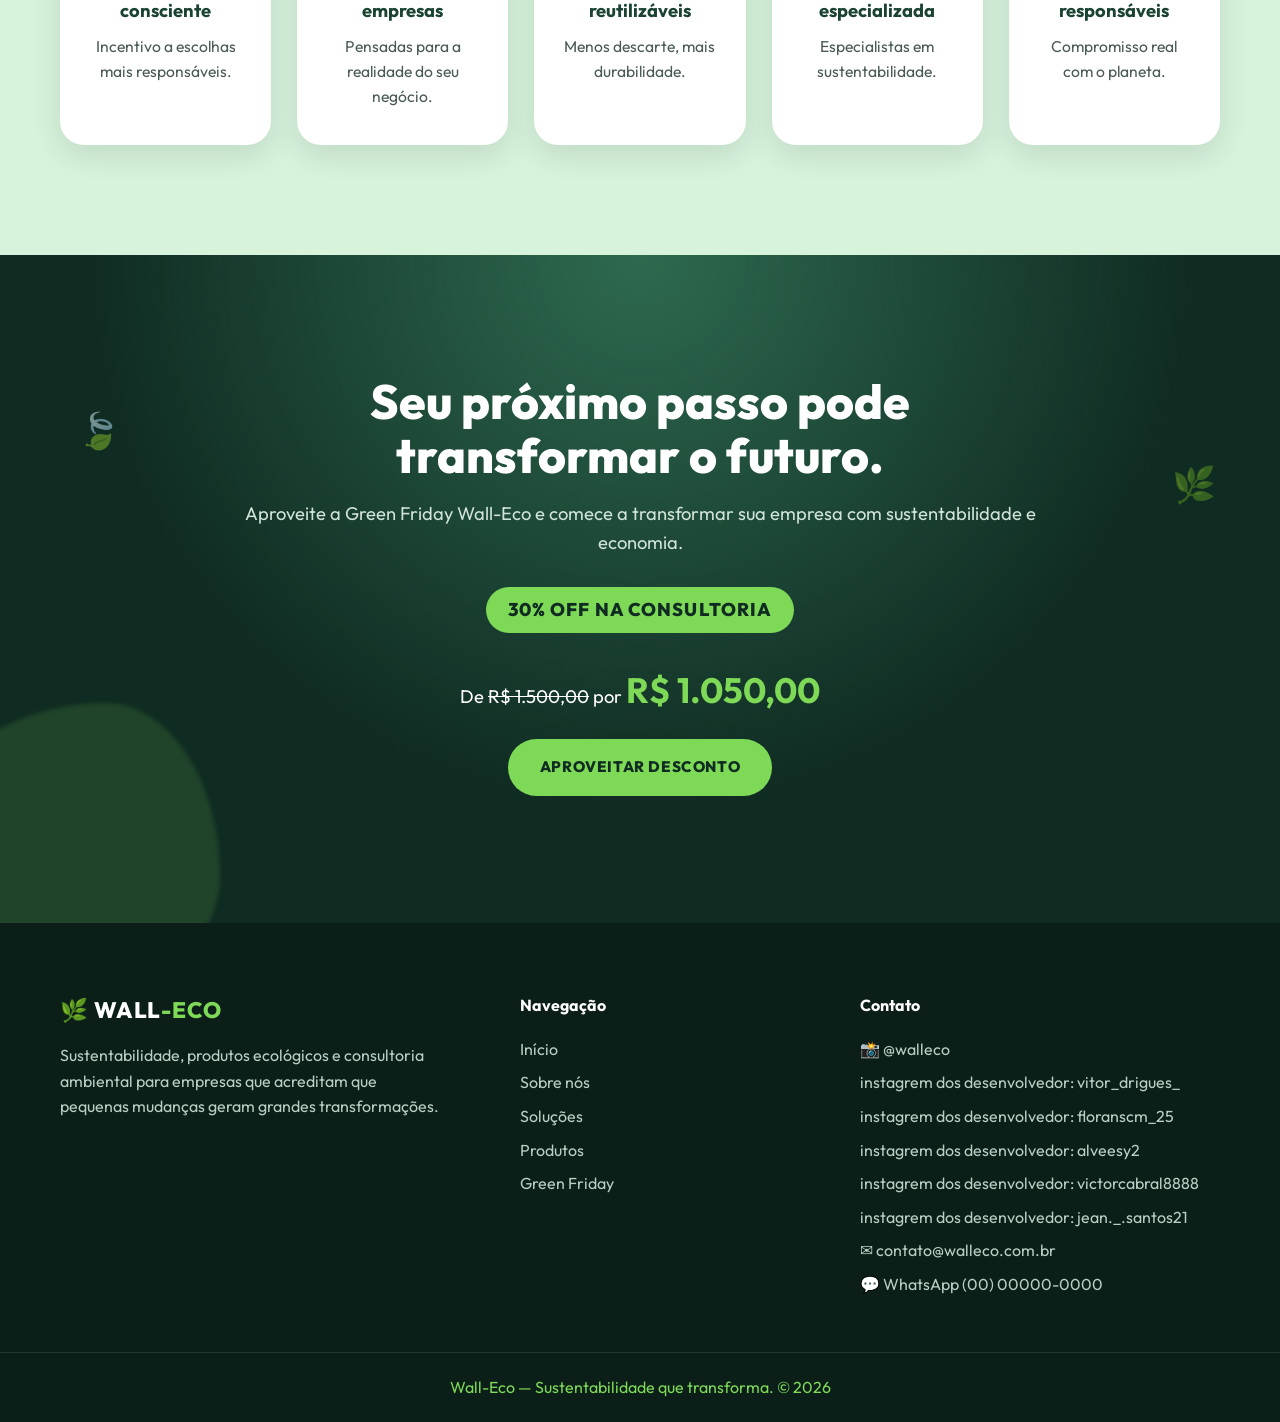
==== commit 470c48c7: "fix: remove arquivo HTML duplicado" ====
--- a/wal-eco/index.html
+++ b/wal-eco/index.html
@@ -172,6 +172,18 @@
       <h4>Contato</h4>
       <!-- EDITE AQUI: dados de contato (placeholders) -->
       <a href="https://instagram.com/walleco" target="_blank" rel="noopener">📸 @walleco</a>
+            <a href="https://instagram.com/vitor_drigues_" target="_blank" rel="noopener">instagrem dos desenvolvedor: vitor_drigues_</a>
+                        <a href="https://instagram.com/floranscm_25" target="_blank" rel="noopener">instagrem dos desenvolvedor: floranscm_25</a>
+                                                <a href="https://instagram.com/alveesy2" target="_blank" rel="noopener">instagrem dos desenvolvedor: alveesy2</a> 
+                                                                                               <a href="https://instagram.com/victorcabral8888" target="_blank" rel="noopener">instagrem dos desenvolvedor: victorcabral8888</a>
+                                                                                                                                               <a href="https://instagram.com/jean._.santos21" target="_blank" rel="noopener">instagrem dos desenvolvedor: jean._.santos21</a> 
+
+
+                                                
+
+                        
+
+
       <a href="mailto:contato@walleco.com.br">✉️ contato@walleco.com.br</a>
       <a href="https://wa.me/5500000000000" target="_blank" rel="noopener" data-wa="Olá! Gostaria de falar com a Wall-Eco.">💬 WhatsApp (00) 00000-0000</a>
     </div>
